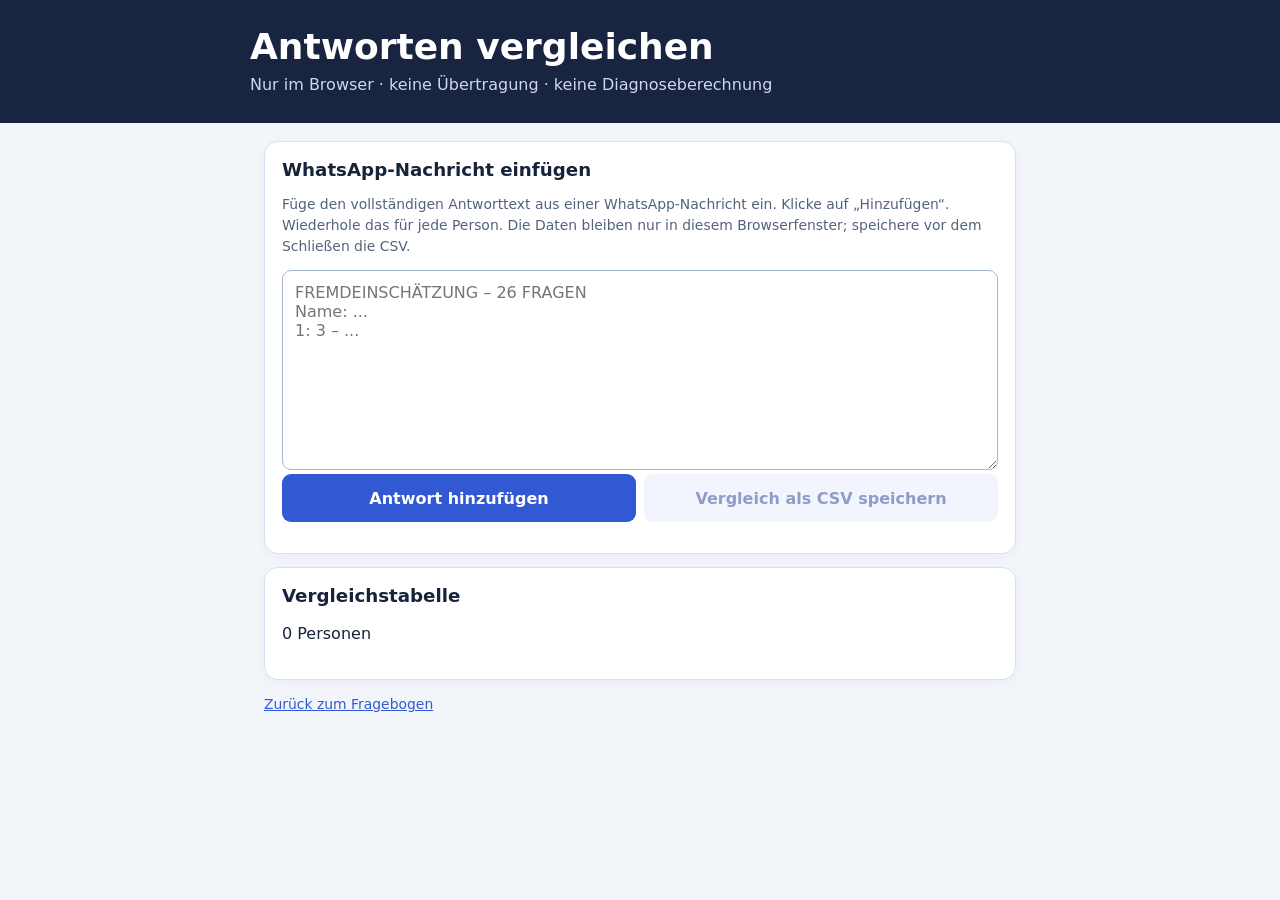
==== auswertung.html @ c9dbc197 "Add browser-only response comparison and CSV export" ====
<!doctype html><html lang="de"><head><meta charset="utf-8"><meta name="viewport" content="width=device-width,initial-scale=1"><meta name="robots" content="noindex,nofollow,noarchive"><title>Auswertung der Fremdeinschätzungen</title><style>:root{font-family:system-ui,-apple-system,Arial,sans-serif;color:#16233b;background:#f2f5fa}*{box-sizing:border-box}body{margin:0}header{background:#182440;color:#fff;padding:26px 16px}header>div,main{max-width:780px;margin:auto}h1{font-size:clamp(1.65rem,5vw,2.25rem);margin:0}header p{color:#cdd8ec;margin:6px 0 0}main{padding:18px 14px 60px}.card{border:1px solid #d8e1ef;background:#fff;border-radius:14px;padding:17px;margin:0 0 13px;box-shadow:0 3px 12px #14284a09}h2{font-size:1.14rem;margin:0 0 8px}p{line-height:1.5}.small{font-size:.87rem;color:#53627b}.input-label{display:block;font-weight:650;margin:12px 0 4px}input[type=text],textarea{width:100%;border:1px solid #a7b8cd;padding:12px;border-radius:9px;font:inherit}textarea{min-height:200px;resize:vertical}.qtitle{font-weight:650;display:flex;gap:12px}.qnum{background:#eaf0ff;border-radius:7px;color:#3156c8;padding:2px 8px;height:max-content}.options{display:grid;grid-template-columns:repeat(4,minmax(0,1fr));gap:8px;margin-top:13px}.option{position:relative;cursor:pointer}.option input{position:absolute;opacity:0;width:1px;height:1px}.option span{display:flex;justify-content:center;align-items:center;min-height:47px;background:#f8faff;border:1px solid #aebfd6;border-radius:9px;font-weight:750}.option input:checked+span{border:2px solid #355cdb;background:#e5edff}.option input:focus-visible+span{outline:3px solid #94b2ff}.legend{display:grid;grid-template-columns:repeat(4,1fr);font-size:.78rem;color:#52647b;gap:6px;text-align:center}.legend strong{display:block;color:#1c2d4a;font-size:1rem}.progress{position:sticky;top:0;background:#f2f5faee;backdrop-filter:blur(7px);z-index:2;padding:12px 3px;font-weight:650}.bar{background:#d4deef;height:8px;overflow:hidden;border-radius:30px;margin-top:7px}.bar>div{height:100%;background:#355cdb;width:0}.actions{display:flex;gap:8px;flex-wrap:wrap}.btn{flex:1 1 165px;min-height:48px;border:0;border-radius:9px;padding:12px;font:700 1rem system-ui;cursor:pointer;color:#fff;background:#3159d4}.btn.secondary{background:#e7edfc;color:#1f3c8f}.btn:disabled{opacity:.5;cursor:not-allowed}.alert{background:#fff5e8;color:#6c4409;border-radius:9px;padding:11px}.ok{background:#edf9f2;border:1px solid #b5dfc5;padding:12px;border-radius:9px}a{color:#3159d4}table{border-collapse:collapse;min-width:1050px;background:#fff}th,td{border:1px solid #d7e0ee;padding:8px 9px;text-align:center}th:first-child,td:first-child{text-align:left}.scroll{overflow-x:auto}[hidden]{display:none!important}@media(max-width:490px){.card{padding:15px}.legend{font-size:.68rem}}</style></head><body><header><div><h1>Antworten vergleichen</h1><p>Nur im Browser · keine Übertragung · keine Diagnoseberechnung</p></div></header><main><section class="card"><h2>WhatsApp-Nachricht einfügen</h2><p class="small">Füge den vollständigen Antworttext aus einer WhatsApp-Nachricht ein. Klicke auf „Hinzufügen“. Wiederhole das für jede Person. Die Daten bleiben nur in diesem Browserfenster; speichere vor dem Schließen die CSV.</p><textarea id="text" placeholder="FREMDEINSCHÄTZUNG – 26 FRAGEN&#10;Name: ...&#10;1: 3 – ..."></textarea><div class="actions"><button class="btn" id="add">Antwort hinzufügen</button><button class="btn secondary" id="csv" disabled>Vergleich als CSV speichern</button></div><p id="msg" role="status" class="small"></p></section><section class="card"><h2>Vergleichstabelle</h2><p id="count">0 Personen</p><div id="table" class="scroll"></div></section><p class="small"><a href="index.html">Zurück zum Fragebogen</a></p></main><script>
const records=[];
const $=id=>document.getElementById(id);
$('add').onclick=()=>{const text=$('text').value.trim();let name=text.match(/^Name:\s*(.*)$/m)?.[1]?.trim();let relation=text.match(/^Beziehung:\s*(.*)$/m)?.[1]?.trim()||'';const rows=[...text.matchAll(/^(\d{1,2}):\s*([0-3])(?:\s|$)/gm)];const ans=Array(26).fill(null);for(const r of rows){let idx=Number(r[1])-1;if(idx>=0&&idx<26)ans[idx]=Number(r[2])}if(!name||ans.some(x=>x===null)){ $('msg').textContent='Nicht erkannt: Bitte den vollständigen WhatsApp-Text mit Name und 26 Bewertungen einfügen.';return }records.push({name,relation,answers:ans});$('text').value='';$('msg').textContent='Antwort von '+name+' hinzugefügt.';render()};
function render(){ $('count').textContent=records.length+' Person(en)';$('csv').disabled=!records.length;let host=$('table');host.replaceChildren();if(!records.length)return;let table=document.createElement('table');let thead=document.createElement('thead'),tr=document.createElement('tr');['Name','Beziehung',...Array.from({length:26},(_,i)=>'F'+(i+1)),'Rohsumme'].forEach(s=>{let th=document.createElement('th');th.textContent=s;tr.append(th)});thead.append(tr);table.append(thead);const tbody=document.createElement('tbody');records.forEach(r=>{let tr=document.createElement('tr');[r.name,r.relation,...r.answers,r.answers.reduce((a,b)=>a+b,0)].forEach(s=>{let td=document.createElement('td');td.textContent=s;tr.append(td)});tbody.append(tr)});table.append(tbody);host.append(table)}
function csvCell(v){return '"'+String(v).replace(/"/g,'""')+'"'}
$('csv').onclick=()=>{if(!records.length)return;let rows=[['Name','Beziehung',...Array.from({length:26},(_,i)=>'F'+(i+1)),'Rohsumme'],...records.map(r=>[r.name,r.relation,...r.answers,r.answers.reduce((a,b)=>a+b,0)])];let csv='\ufeff'+rows.map(row=>row.map(csvCell).join(';')).join('\r\n');let link=document.createElement('a');let url=URL.createObjectURL(new Blob([csv],{type:'text/csv;charset=utf-8'}));link.href=url;link.download='fremdeinschaetzungen-vergleich.csv';link.click();setTimeout(()=>URL.revokeObjectURL(url),1000)};
</script></body></html>
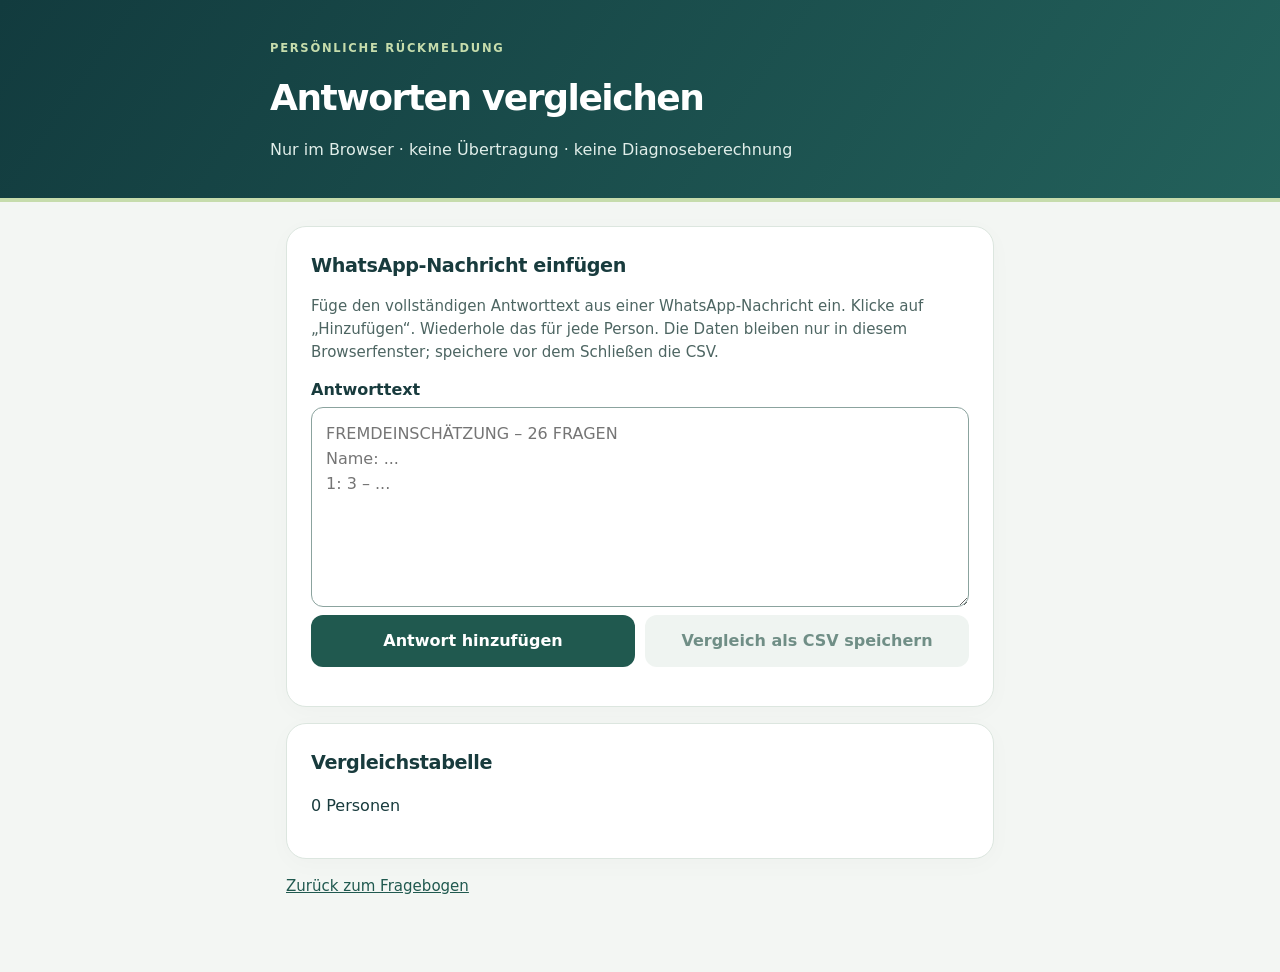
==== commit 455a2113: "Improve mobile questionnaire design and simplify WhatsApp results" ====
--- a/auswertung.html
+++ b/auswertung.html
@@ -1,8 +1,11 @@
-<!doctype html><html lang="de"><head><meta charset="utf-8"><meta name="viewport" content="width=device-width,initial-scale=1"><meta name="robots" content="noindex,nofollow,noarchive"><title>Auswertung der Fremdeinschätzungen</title><style>:root{font-family:system-ui,-apple-system,Arial,sans-serif;color:#16233b;background:#f2f5fa}*{box-sizing:border-box}body{margin:0}header{background:#182440;color:#fff;padding:26px 16px}header>div,main{max-width:780px;margin:auto}h1{font-size:clamp(1.65rem,5vw,2.25rem);margin:0}header p{color:#cdd8ec;margin:6px 0 0}main{padding:18px 14px 60px}.card{border:1px solid #d8e1ef;background:#fff;border-radius:14px;padding:17px;margin:0 0 13px;box-shadow:0 3px 12px #14284a09}h2{font-size:1.14rem;margin:0 0 8px}p{line-height:1.5}.small{font-size:.87rem;color:#53627b}.input-label{display:block;font-weight:650;margin:12px 0 4px}input[type=text],textarea{width:100%;border:1px solid #a7b8cd;padding:12px;border-radius:9px;font:inherit}textarea{min-height:200px;resize:vertical}.qtitle{font-weight:650;display:flex;gap:12px}.qnum{background:#eaf0ff;border-radius:7px;color:#3156c8;padding:2px 8px;height:max-content}.options{display:grid;grid-template-columns:repeat(4,minmax(0,1fr));gap:8px;margin-top:13px}.option{position:relative;cursor:pointer}.option input{position:absolute;opacity:0;width:1px;height:1px}.option span{display:flex;justify-content:center;align-items:center;min-height:47px;background:#f8faff;border:1px solid #aebfd6;border-radius:9px;font-weight:750}.option input:checked+span{border:2px solid #355cdb;background:#e5edff}.option input:focus-visible+span{outline:3px solid #94b2ff}.legend{display:grid;grid-template-columns:repeat(4,1fr);font-size:.78rem;color:#52647b;gap:6px;text-align:center}.legend strong{display:block;color:#1c2d4a;font-size:1rem}.progress{position:sticky;top:0;background:#f2f5faee;backdrop-filter:blur(7px);z-index:2;padding:12px 3px;font-weight:650}.bar{background:#d4deef;height:8px;overflow:hidden;border-radius:30px;margin-top:7px}.bar>div{height:100%;background:#355cdb;width:0}.actions{display:flex;gap:8px;flex-wrap:wrap}.btn{flex:1 1 165px;min-height:48px;border:0;border-radius:9px;padding:12px;font:700 1rem system-ui;cursor:pointer;color:#fff;background:#3159d4}.btn.secondary{background:#e7edfc;color:#1f3c8f}.btn:disabled{opacity:.5;cursor:not-allowed}.alert{background:#fff5e8;color:#6c4409;border-radius:9px;padding:11px}.ok{background:#edf9f2;border:1px solid #b5dfc5;padding:12px;border-radius:9px}a{color:#3159d4}table{border-collapse:collapse;min-width:1050px;background:#fff}th,td{border:1px solid #d7e0ee;padding:8px 9px;text-align:center}th:first-child,td:first-child{text-align:left}.scroll{overflow-x:auto}[hidden]{display:none!important}@media(max-width:490px){.card{padding:15px}.legend{font-size:.68rem}}</style></head><body><header><div><h1>Antworten vergleichen</h1><p>Nur im Browser · keine Übertragung · keine Diagnoseberechnung</p></div></header><main><section class="card"><h2>WhatsApp-Nachricht einfügen</h2><p class="small">Füge den vollständigen Antworttext aus einer WhatsApp-Nachricht ein. Klicke auf „Hinzufügen“. Wiederhole das für jede Person. Die Daten bleiben nur in diesem Browserfenster; speichere vor dem Schließen die CSV.</p><textarea id="text" placeholder="FREMDEINSCHÄTZUNG – 26 FRAGEN&#10;Name: ...&#10;1: 3 – ..."></textarea><div class="actions"><button class="btn" id="add">Antwort hinzufügen</button><button class="btn secondary" id="csv" disabled>Vergleich als CSV speichern</button></div><p id="msg" role="status" class="small"></p></section><section class="card"><h2>Vergleichstabelle</h2><p id="count">0 Personen</p><div id="table" class="scroll"></div></section><p class="small"><a href="index.html">Zurück zum Fragebogen</a></p></main><script>
+<!doctype html><html lang="de"><head><meta charset="utf-8"><meta name="viewport" content="width=device-width,initial-scale=1"><meta name="robots" content="noindex,nofollow,noarchive"><title>Auswertung der Fremdeinschätzungen</title><style>:root{font-family:system-ui,-apple-system,Arial,sans-serif;color:#16233b;background:#f2f5fa}*{box-sizing:border-box}body{margin:0}header{background:#182440;color:#fff;padding:26px 16px}header>div,main{max-width:780px;margin:auto}h1{font-size:clamp(1.65rem,5vw,2.25rem);margin:0}header p{color:#cdd8ec;margin:6px 0 0}main{padding:18px 14px 60px}.card{border:1px solid #d8e1ef;background:#fff;border-radius:14px;padding:17px;margin:0 0 13px;box-shadow:0 3px 12px #14284a09}h2{font-size:1.14rem;margin:0 0 8px}p{line-height:1.5}.small{font-size:.87rem;color:#53627b}.input-label{display:block;font-weight:650;margin:12px 0 4px}input[type=text],textarea{width:100%;border:1px solid #a7b8cd;padding:12px;border-radius:9px;font:inherit}textarea{min-height:200px;resize:vertical}.qtitle{font-weight:650;display:flex;gap:12px}.qnum{background:#eaf0ff;border-radius:7px;color:#3156c8;padding:2px 8px;height:max-content}.options{display:grid;grid-template-columns:repeat(4,minmax(0,1fr));gap:8px;margin-top:13px}.option{position:relative;cursor:pointer}.option input{position:absolute;opacity:0;width:1px;height:1px}.option span{display:flex;justify-content:center;align-items:center;min-height:47px;background:#f8faff;border:1px solid #aebfd6;border-radius:9px;font-weight:750}.option input:checked+span{border:2px solid #355cdb;background:#e5edff}.option input:focus-visible+span{outline:3px solid #94b2ff}.legend{display:grid;grid-template-columns:repeat(4,1fr);font-size:.78rem;color:#52647b;gap:6px;text-align:center}.legend strong{display:block;color:#1c2d4a;font-size:1rem}.progress{position:sticky;top:0;background:#f2f5faee;backdrop-filter:blur(7px);z-index:2;padding:12px 3px;font-weight:650}.bar{background:#d4deef;height:8px;overflow:hidden;border-radius:30px;margin-top:7px}.bar>div{height:100%;background:#355cdb;width:0}.actions{display:flex;gap:8px;flex-wrap:wrap}.btn{flex:1 1 165px;min-height:48px;border:0;border-radius:9px;padding:12px;font:700 1rem system-ui;cursor:pointer;color:#fff;background:#3159d4}.btn.secondary{background:#e7edfc;color:#1f3c8f}.btn:disabled{opacity:.5;cursor:not-allowed}.alert{background:#fff5e8;color:#6c4409;border-radius:9px;padding:11px}.ok{background:#edf9f2;border:1px solid #b5dfc5;padding:12px;border-radius:9px}a{color:#3159d4}table{border-collapse:collapse;min-width:1050px;background:#fff}th,td{border:1px solid #d7e0ee;padding:8px 9px;text-align:center}th:first-child,td:first-child{text-align:left}.scroll{overflow-x:auto}[hidden]{display:none!important}@media(max-width:490px){.card{padding:15px}.legend{font-size:.68rem}}
+:root{color:#183b3d;background:#f3f6f3;font-family:system-ui,-apple-system,BlinkMacSystemFont,"Segoe UI",sans-serif}
+body{font-size:16px;line-height:1.55}header{background:linear-gradient(125deg,#123b3e,#23615b);padding:40px 22px 36px;border-bottom:4px solid #c6dcac}header p{color:#e1eeea;margin-top:12px}header>div,main{max-width:740px}h1{letter-spacing:-.04em;font-weight:750}main{padding:24px 16px 60px}.card{padding:24px;border:1px solid #dce6df;border-radius:20px;margin-bottom:16px;box-shadow:0 5px 24px #163c3406}h2{letter-spacing:-.02em;font-size:1.2rem}.small{color:#4d6562;font-size:.94rem}input[type=text],textarea{font-size:16px;border-color:#8ba39e;border-radius:12px;padding:14px}.qtitle{font-size:1.06rem;line-height:1.55;align-items:flex-start}.qnum{background:#e8f0ea;color:#24584e;min-width:34px;text-align:center;flex-shrink:0;border-radius:10px}.options{gap:10px}.option span{min-height:56px;border:2px solid #c4d4cb;background:#f6f9f6;border-radius:12px;font-size:1.2rem}.option input:checked+span{background:#20594f;color:white;border:2px solid #20594f;box-shadow:0 3px 8px #20594f25}.option input:focus-visible+span,:focus-visible{outline:3px solid #a16a10;outline-offset:3px}.legend{grid-template-columns:repeat(2,minmax(0,1fr));text-align:left;font-size:.94rem;gap:12px}.legend>div{background:#f2f6f2;border-radius:12px;padding:10px}.legend strong{color:#20594f}.progress{background:#f3f6f3f5;padding:12px 4px;top:0}.bar{background:#d9e5db}.bar>div{background:#2c695b;transition:width .2s}.btn{background:#20594f;border-radius:12px;min-height:52px}.btn.secondary{background:#e7efea;color:#245347}.btn:disabled{opacity:.65}.actions{gap:10px}a{color:#20594f}.card,input{scroll-margin-top:100px}.scroll{border-radius:12px}th{background:#e7efea}th,td{border-color:#dce6df}#complete{width:100%}#whatsapp{flex-basis:100%}.scale-note{font-size:.82rem;color:#4d6562;margin:10px 0 0}.preview{width:100%;min-height:220px;font:16px/1.5 system-ui}.eyebrow{text-transform:uppercase;letter-spacing:.15em;font-size:.72rem;font-weight:700;color:#c6dcac;margin:0 0 12px}@media(max-width:490px){.card{padding:18px}.legend{font-size:.9rem}header{padding:28px 18px}.options{gap:8px}}@media(prefers-reduced-motion:reduce){*{scroll-behavior:auto!important;transition:none!important}}
+</style></head><body><header><div><div class="eyebrow">Persönliche Rückmeldung</div><h1>Antworten vergleichen</h1><p>Nur im Browser · keine Übertragung · keine Diagnoseberechnung</p></div></header><main><section class="card"><h2>WhatsApp-Nachricht einfügen</h2><p class="small">Füge den vollständigen Antworttext aus einer WhatsApp-Nachricht ein. Klicke auf „Hinzufügen“. Wiederhole das für jede Person. Die Daten bleiben nur in diesem Browserfenster; speichere vor dem Schließen die CSV.</p><label class="input-label" for="text">Antworttext</label><textarea id="text" placeholder="FREMDEINSCHÄTZUNG – 26 FRAGEN&#10;Name: ...&#10;1: 3 – ..."></textarea><div class="actions"><button class="btn" id="add">Antwort hinzufügen</button><button class="btn secondary" id="csv" disabled>Vergleich als CSV speichern</button></div><p id="msg" role="status" class="small"></p></section><section class="card"><h2>Vergleichstabelle</h2><p id="count">0 Personen</p><div id="table" class="scroll"></div></section><p class="small"><a href="index.html">Zurück zum Fragebogen</a></p></main><script>
 const records=[];
 const $=id=>document.getElementById(id);
-$('add').onclick=()=>{const text=$('text').value.trim();let name=text.match(/^Name:\s*(.*)$/m)?.[1]?.trim();let relation=text.match(/^Beziehung:\s*(.*)$/m)?.[1]?.trim()||'';const rows=[...text.matchAll(/^(\d{1,2}):\s*([0-3])(?:\s|$)/gm)];const ans=Array(26).fill(null);for(const r of rows){let idx=Number(r[1])-1;if(idx>=0&&idx<26)ans[idx]=Number(r[2])}if(!name||ans.some(x=>x===null)){ $('msg').textContent='Nicht erkannt: Bitte den vollständigen WhatsApp-Text mit Name und 26 Bewertungen einfügen.';return }records.push({name,relation,answers:ans});$('text').value='';$('msg').textContent='Antwort von '+name+' hinzugefügt.';render()};
-function render(){ $('count').textContent=records.length+' Person(en)';$('csv').disabled=!records.length;let host=$('table');host.replaceChildren();if(!records.length)return;let table=document.createElement('table');let thead=document.createElement('thead'),tr=document.createElement('tr');['Name','Beziehung',...Array.from({length:26},(_,i)=>'F'+(i+1)),'Rohsumme'].forEach(s=>{let th=document.createElement('th');th.textContent=s;tr.append(th)});thead.append(tr);table.append(thead);const tbody=document.createElement('tbody');records.forEach(r=>{let tr=document.createElement('tr');[r.name,r.relation,...r.answers,r.answers.reduce((a,b)=>a+b,0)].forEach(s=>{let td=document.createElement('td');td.textContent=s;tr.append(td)});tbody.append(tr)});table.append(tbody);host.append(table)}
-function csvCell(v){return '"'+String(v).replace(/"/g,'""')+'"'}
-$('csv').onclick=()=>{if(!records.length)return;let rows=[['Name','Beziehung',...Array.from({length:26},(_,i)=>'F'+(i+1)),'Rohsumme'],...records.map(r=>[r.name,r.relation,...r.answers,r.answers.reduce((a,b)=>a+b,0)])];let csv='\ufeff'+rows.map(row=>row.map(csvCell).join(';')).join('\r\n');let link=document.createElement('a');let url=URL.createObjectURL(new Blob([csv],{type:'text/csv;charset=utf-8'}));link.href=url;link.download='fremdeinschaetzungen-vergleich.csv';link.click();setTimeout(()=>URL.revokeObjectURL(url),1000)};
+$('add').onclick=()=>{const text=$('text').value.trim();let name=text.match(/^Name:[ \t]*([^\r\n]*)$/m)?.[1]?.trim();const rows=[...text.matchAll(/^(\d{1,2}):\s*([0-3])(?:\s|$)/gm)];const ans=Array(26).fill(null);for(const r of rows){let idx=Number(r[1])-1;if(idx<0||idx>=26||ans[idx]!==null){$('msg').textContent='Ungültige oder doppelte Fragennummer.';return}ans[idx]=Number(r[2])}if(rows.length!==26||!name||ans.some(x=>x===null)){ $('msg').textContent='Nicht erkannt: Bitte den vollständigen WhatsApp-Text mit Name und 26 Bewertungen einfügen.';return }records.push({name,answers:ans});$('text').value='';$('msg').textContent='Antwort von '+name+' hinzugefügt.';render()};
+function render(){ $('count').textContent=records.length+' Person(en)';$('csv').disabled=!records.length;let host=$('table');host.replaceChildren();if(!records.length)return;let table=document.createElement('table');let thead=document.createElement('thead'),tr=document.createElement('tr');['Name',...Array.from({length:26},(_,i)=>'F'+(i+1)),'Rohsumme'].forEach(s=>{let th=document.createElement('th');th.textContent=s;tr.append(th)});thead.append(tr);table.append(thead);const tbody=document.createElement('tbody');records.forEach(r=>{let tr=document.createElement('tr');[r.name,...r.answers,r.answers.reduce((a,b)=>a+b,0)].forEach(s=>{let td=document.createElement('td');td.textContent=s;tr.append(td)});tbody.append(tr)});table.append(tbody);host.append(table)}
+function csvCell(v){if(typeof v==='string'&&/^[\s]*[=+@-]/.test(v))v="'"+v;return '"'+String(v).replace(/"/g,'""')+'"'}
+$('csv').onclick=()=>{if(!records.length)return;let rows=[['Name',...Array.from({length:26},(_,i)=>'F'+(i+1)),'Rohsumme'],...records.map(r=>[r.name,...r.answers,r.answers.reduce((a,b)=>a+b,0)])];let csv='\ufeff'+rows.map(row=>row.map(csvCell).join(';')).join('\r\n');let link=document.createElement('a');let url=URL.createObjectURL(new Blob([csv],{type:'text/csv;charset=utf-8'}));link.href=url;link.download='fremdeinschaetzungen-vergleich.csv';link.click();setTimeout(()=>URL.revokeObjectURL(url),1000)};
 </script></body></html>
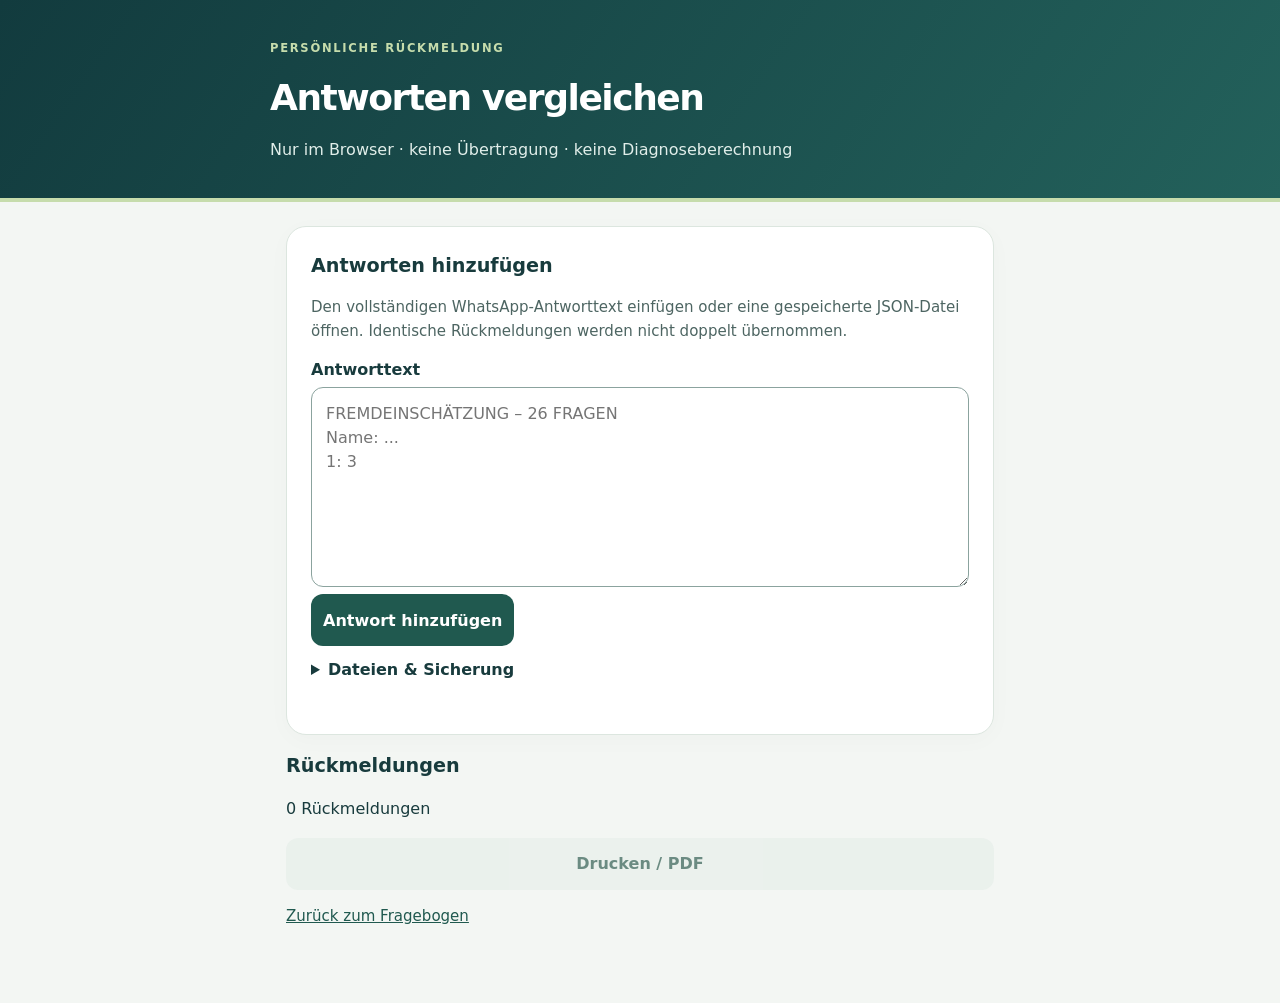
==== commit 730dc1fd: "Improve mobile evaluation, strict imports and optional local backups" ====
--- a/auswertung.html
+++ b/auswertung.html
@@ -1,11 +1 @@
-<!doctype html><html lang="de"><head><meta charset="utf-8"><meta name="viewport" content="width=device-width,initial-scale=1"><meta name="robots" content="noindex,nofollow,noarchive"><title>Auswertung der Fremdeinschätzungen</title><style>:root{font-family:system-ui,-apple-system,Arial,sans-serif;color:#16233b;background:#f2f5fa}*{box-sizing:border-box}body{margin:0}header{background:#182440;color:#fff;padding:26px 16px}header>div,main{max-width:780px;margin:auto}h1{font-size:clamp(1.65rem,5vw,2.25rem);margin:0}header p{color:#cdd8ec;margin:6px 0 0}main{padding:18px 14px 60px}.card{border:1px solid #d8e1ef;background:#fff;border-radius:14px;padding:17px;margin:0 0 13px;box-shadow:0 3px 12px #14284a09}h2{font-size:1.14rem;margin:0 0 8px}p{line-height:1.5}.small{font-size:.87rem;color:#53627b}.input-label{display:block;font-weight:650;margin:12px 0 4px}input[type=text],textarea{width:100%;border:1px solid #a7b8cd;padding:12px;border-radius:9px;font:inherit}textarea{min-height:200px;resize:vertical}.qtitle{font-weight:650;display:flex;gap:12px}.qnum{background:#eaf0ff;border-radius:7px;color:#3156c8;padding:2px 8px;height:max-content}.options{display:grid;grid-template-columns:repeat(4,minmax(0,1fr));gap:8px;margin-top:13px}.option{position:relative;cursor:pointer}.option input{position:absolute;opacity:0;width:1px;height:1px}.option span{display:flex;justify-content:center;align-items:center;min-height:47px;background:#f8faff;border:1px solid #aebfd6;border-radius:9px;font-weight:750}.option input:checked+span{border:2px solid #355cdb;background:#e5edff}.option input:focus-visible+span{outline:3px solid #94b2ff}.legend{display:grid;grid-template-columns:repeat(4,1fr);font-size:.78rem;color:#52647b;gap:6px;text-align:center}.legend strong{display:block;color:#1c2d4a;font-size:1rem}.progress{position:sticky;top:0;background:#f2f5faee;backdrop-filter:blur(7px);z-index:2;padding:12px 3px;font-weight:650}.bar{background:#d4deef;height:8px;overflow:hidden;border-radius:30px;margin-top:7px}.bar>div{height:100%;background:#355cdb;width:0}.actions{display:flex;gap:8px;flex-wrap:wrap}.btn{flex:1 1 165px;min-height:48px;border:0;border-radius:9px;padding:12px;font:700 1rem system-ui;cursor:pointer;color:#fff;background:#3159d4}.btn.secondary{background:#e7edfc;color:#1f3c8f}.btn:disabled{opacity:.5;cursor:not-allowed}.alert{background:#fff5e8;color:#6c4409;border-radius:9px;padding:11px}.ok{background:#edf9f2;border:1px solid #b5dfc5;padding:12px;border-radius:9px}a{color:#3159d4}table{border-collapse:collapse;min-width:1050px;background:#fff}th,td{border:1px solid #d7e0ee;padding:8px 9px;text-align:center}th:first-child,td:first-child{text-align:left}.scroll{overflow-x:auto}[hidden]{display:none!important}@media(max-width:490px){.card{padding:15px}.legend{font-size:.68rem}}
-:root{color:#183b3d;background:#f3f6f3;font-family:system-ui,-apple-system,BlinkMacSystemFont,"Segoe UI",sans-serif}
-body{font-size:16px;line-height:1.55}header{background:linear-gradient(125deg,#123b3e,#23615b);padding:40px 22px 36px;border-bottom:4px solid #c6dcac}header p{color:#e1eeea;margin-top:12px}header>div,main{max-width:740px}h1{letter-spacing:-.04em;font-weight:750}main{padding:24px 16px 60px}.card{padding:24px;border:1px solid #dce6df;border-radius:20px;margin-bottom:16px;box-shadow:0 5px 24px #163c3406}h2{letter-spacing:-.02em;font-size:1.2rem}.small{color:#4d6562;font-size:.94rem}input[type=text],textarea{font-size:16px;border-color:#8ba39e;border-radius:12px;padding:14px}.qtitle{font-size:1.06rem;line-height:1.55;align-items:flex-start}.qnum{background:#e8f0ea;color:#24584e;min-width:34px;text-align:center;flex-shrink:0;border-radius:10px}.options{gap:10px}.option span{min-height:56px;border:2px solid #c4d4cb;background:#f6f9f6;border-radius:12px;font-size:1.2rem}.option input:checked+span{background:#20594f;color:white;border:2px solid #20594f;box-shadow:0 3px 8px #20594f25}.option input:focus-visible+span,:focus-visible{outline:3px solid #a16a10;outline-offset:3px}.legend{grid-template-columns:repeat(2,minmax(0,1fr));text-align:left;font-size:.94rem;gap:12px}.legend>div{background:#f2f6f2;border-radius:12px;padding:10px}.legend strong{color:#20594f}.progress{background:#f3f6f3f5;padding:12px 4px;top:0}.bar{background:#d9e5db}.bar>div{background:#2c695b;transition:width .2s}.btn{background:#20594f;border-radius:12px;min-height:52px}.btn.secondary{background:#e7efea;color:#245347}.btn:disabled{opacity:.65}.actions{gap:10px}a{color:#20594f}.card,input{scroll-margin-top:100px}.scroll{border-radius:12px}th{background:#e7efea}th,td{border-color:#dce6df}#complete{width:100%}#whatsapp{flex-basis:100%}.scale-note{font-size:.82rem;color:#4d6562;margin:10px 0 0}.preview{width:100%;min-height:220px;font:16px/1.5 system-ui}.eyebrow{text-transform:uppercase;letter-spacing:.15em;font-size:.72rem;font-weight:700;color:#c6dcac;margin:0 0 12px}@media(max-width:490px){.card{padding:18px}.legend{font-size:.9rem}header{padding:28px 18px}.options{gap:8px}}@media(prefers-reduced-motion:reduce){*{scroll-behavior:auto!important;transition:none!important}}
-</style></head><body><header><div><div class="eyebrow">Persönliche Rückmeldung</div><h1>Antworten vergleichen</h1><p>Nur im Browser · keine Übertragung · keine Diagnoseberechnung</p></div></header><main><section class="card"><h2>WhatsApp-Nachricht einfügen</h2><p class="small">Füge den vollständigen Antworttext aus einer WhatsApp-Nachricht ein. Klicke auf „Hinzufügen“. Wiederhole das für jede Person. Die Daten bleiben nur in diesem Browserfenster; speichere vor dem Schließen die CSV.</p><label class="input-label" for="text">Antworttext</label><textarea id="text" placeholder="FREMDEINSCHÄTZUNG – 26 FRAGEN&#10;Name: ...&#10;1: 3 – ..."></textarea><div class="actions"><button class="btn" id="add">Antwort hinzufügen</button><button class="btn secondary" id="csv" disabled>Vergleich als CSV speichern</button></div><p id="msg" role="status" class="small"></p></section><section class="card"><h2>Vergleichstabelle</h2><p id="count">0 Personen</p><div id="table" class="scroll"></div></section><p class="small"><a href="index.html">Zurück zum Fragebogen</a></p></main><script>
-const records=[];
-const $=id=>document.getElementById(id);
-$('add').onclick=()=>{const text=$('text').value.trim();let name=text.match(/^Name:[ \t]*([^\r\n]*)$/m)?.[1]?.trim();const rows=[...text.matchAll(/^(\d{1,2}):\s*([0-3])(?:\s|$)/gm)];const ans=Array(26).fill(null);for(const r of rows){let idx=Number(r[1])-1;if(idx<0||idx>=26||ans[idx]!==null){$('msg').textContent='Ungültige oder doppelte Fragennummer.';return}ans[idx]=Number(r[2])}if(rows.length!==26||!name||ans.some(x=>x===null)){ $('msg').textContent='Nicht erkannt: Bitte den vollständigen WhatsApp-Text mit Name und 26 Bewertungen einfügen.';return }records.push({name,answers:ans});$('text').value='';$('msg').textContent='Antwort von '+name+' hinzugefügt.';render()};
-function render(){ $('count').textContent=records.length+' Person(en)';$('csv').disabled=!records.length;let host=$('table');host.replaceChildren();if(!records.length)return;let table=document.createElement('table');let thead=document.createElement('thead'),tr=document.createElement('tr');['Name',...Array.from({length:26},(_,i)=>'F'+(i+1)),'Rohsumme'].forEach(s=>{let th=document.createElement('th');th.textContent=s;tr.append(th)});thead.append(tr);table.append(thead);const tbody=document.createElement('tbody');records.forEach(r=>{let tr=document.createElement('tr');[r.name,...r.answers,r.answers.reduce((a,b)=>a+b,0)].forEach(s=>{let td=document.createElement('td');td.textContent=s;tr.append(td)});tbody.append(tr)});table.append(tbody);host.append(table)}
-function csvCell(v){if(typeof v==='string'&&/^[\s]*[=+@-]/.test(v))v="'"+v;return '"'+String(v).replace(/"/g,'""')+'"'}
-$('csv').onclick=()=>{if(!records.length)return;let rows=[['Name',...Array.from({length:26},(_,i)=>'F'+(i+1)),'Rohsumme'],...records.map(r=>[r.name,...r.answers,r.answers.reduce((a,b)=>a+b,0)])];let csv='\ufeff'+rows.map(row=>row.map(csvCell).join(';')).join('\r\n');let link=document.createElement('a');let url=URL.createObjectURL(new Blob([csv],{type:'text/csv;charset=utf-8'}));link.href=url;link.download='fremdeinschaetzungen-vergleich.csv';link.click();setTimeout(()=>URL.revokeObjectURL(url),1000)};
-</script></body></html>+<!doctype html><html lang="de"><head><meta charset="utf-8"><meta name="viewport" content="width=device-width,initial-scale=1"><meta name="robots" content="noindex,nofollow,noarchive"><title>Auswertung der Fremdeinschätzungen</title><link rel="stylesheet" href="style.css"></head><body><header><div><div class="eyebrow">Persönliche Rückmeldung</div><h1>Antworten vergleichen</h1><p>Nur im Browser · keine Übertragung · keine Diagnoseberechnung</p></div></header><main><section class="card no-print"><h2>Antworten hinzufügen</h2><p class="small">Den vollständigen WhatsApp-Antworttext einfügen oder eine gespeicherte JSON-Datei öffnen. Identische Rückmeldungen werden nicht doppelt übernommen.</p><label class="input-label" for="text">Antworttext</label><textarea id="text" placeholder="FREMDEINSCHÄTZUNG – 26 FRAGEN&#10;Name: ...&#10;1: 3"></textarea><button class="btn" id="add">Antwort hinzufügen</button><details><summary>Dateien &amp; Sicherung</summary><label class="input-label" for="file">JSON-Datei importieren</label><input class="file" id="file" type="file" accept=".json,application/json"><div class="actions"><button class="btn secondary" id="json" disabled>Sicherung speichern</button><button class="btn secondary" id="csv" disabled>CSV speichern</button></div><p><label><input type="checkbox" id="persist"> Antworten auf diesem Gerät behalten</label></p><p class="small">Optional: Name und Bewertungen bleiben dann in diesem Browser gespeichert. Nur auf einem eigenen Gerät aktivieren. Ausschalten entfernt die lokale Sicherung. Ohne Speicherung gehen die Daten beim Neuladen verloren.</p><button class="btn secondary" id="clear">Alle Antworten löschen</button></details><p id="msg" role="status" class="small"></p></section><section><h2>Rückmeldungen</h2><p id="count" aria-live="polite">0 Rückmeldungen</p><div class="actions no-print"><button class="btn secondary" id="print" disabled>Drucken / PDF</button></div><div id="table"></div></section><p class="small"><a href="index.html">Zurück zum Fragebogen</a></p></main><script src="evaluation.js"></script></body></html>
--- a/style.css
+++ b/style.css
@@ -0,0 +1,2 @@
+
+:root{font-family:system-ui,-apple-system,BlinkMacSystemFont,"Segoe UI",sans-serif;color:#183b3d;background:#f3f6f3}*{box-sizing:border-box}body{margin:0;font-size:16px;line-height:1.55}header{color:white;background:linear-gradient(125deg,#123b3e,#23615b);padding:40px 22px 36px;border-bottom:4px solid #c6dcac}header>div,main{max-width:740px;margin:auto}header p{color:#e1eeea;margin:12px 0 0}h1{font-size:clamp(1.65rem,5vw,2.25rem);letter-spacing:-.04em;margin:0}h2{font-size:1.2rem;margin:0 0 8px}h3{font-size:1.05rem;margin:0}main{padding:24px 16px 60px}.card{padding:24px;border:1px solid #dce6df;background:white;border-radius:20px;margin-bottom:16px;box-shadow:0 5px 24px #163c3406;overflow-wrap:anywhere}.small{color:#4d6562;font-size:.94rem}.input-label{display:block;font-weight:650;margin:12px 0 4px}input[type=text],textarea{width:100%;font:16px/1.5 system-ui;border:1px solid #8ba39e;border-radius:12px;padding:14px}textarea{min-height:200px;resize:vertical}.qtitle{font-weight:650;display:flex;gap:12px;font-size:1.06rem;align-items:flex-start}.qnum{background:#e8f0ea;color:#24584e;min-width:34px;text-align:center;border-radius:10px;flex-shrink:0}.options{display:grid;grid-template-columns:repeat(4,minmax(0,1fr));gap:10px;margin-top:13px}.option{position:relative;cursor:pointer}.option input{position:absolute;opacity:0;width:1px;height:1px}.option span{display:flex;justify-content:center;align-items:center;min-height:56px;border:2px solid #c4d4cb;background:#f6f9f6;border-radius:12px;font-weight:750;font-size:1.2rem}.option input:checked+span{background:#20594f;color:white;border-color:#20594f}.option input:focus-visible+span,:focus-visible{outline:3px solid #a16a10;outline-offset:3px}.legend{display:grid;grid-template-columns:repeat(2,minmax(0,1fr));font-size:.94rem;gap:12px}.legend>div{background:#f2f6f2;border-radius:12px;padding:10px}.legend strong{display:block;color:#20594f}.progress{position:sticky;top:0;background:#f3f6f3f5;z-index:2;padding:12px 4px;font-weight:650}.bar{background:#d9e5db;height:8px;border-radius:30px;overflow:hidden;margin-top:7px}.bar>div{height:100%;background:#2c695b;width:0}.actions{display:flex;gap:10px;flex-wrap:wrap;margin-top:14px}.btn{flex:1 1 165px;min-height:52px;border:0;border-radius:12px;padding:12px;font:700 1rem system-ui;cursor:pointer;color:white;background:#20594f}.btn.secondary{background:#e7efea;color:#245347}.btn:disabled{opacity:.65;cursor:not-allowed}.alert{background:#fff5e8;color:#6c4409;border-radius:9px;padding:11px}.ok{background:#edf9f2;border:1px solid #b5dfc5;padding:12px;border-radius:9px}a{color:#20594f}.card,input{scroll-margin-top:130px}#complete,#whatsapp{width:100%;flex-basis:100%}.scale-note{font-size:.82rem;color:#4d6562;margin:10px 0 0}.eyebrow{text-transform:uppercase;letter-spacing:.15em;font-size:.72rem;font-weight:700;color:#c6dcac;margin:0 0 12px}summary{cursor:pointer;padding:12px 0;font-weight:650}table{border-collapse:collapse;width:100%}th,td{padding:10px 8px;text-align:left;border-bottom:1px solid #dce6df;vertical-align:top}th{background:#e7efea}td:last-child{font-weight:700}.scroll{overflow-x:auto}input[type=checkbox]{width:22px;height:22px;vertical-align:middle}.file{width:100%;font:inherit;padding:12px 0}[hidden]{display:none!important}@media(max-width:490px){.card{padding:18px}.legend{font-size:.9rem}header{padding:28px 18px}.options{gap:8px}}@media(prefers-reduced-motion:reduce){*{scroll-behavior:auto!important;transition:none!important}}@media print{header{background:white;color:#183b3d;padding:0}header p,.eyebrow,.no-print,body>main>p,.progress,.actions,#form,#result details{display:none!important}body{background:white}main{padding:0;max-width:none}.card{box-shadow:none;border-radius:0;break-inside:auto}details>*,details:not([open])>*{display:block}summary{list-style:none}tr{break-inside:avoid}}
